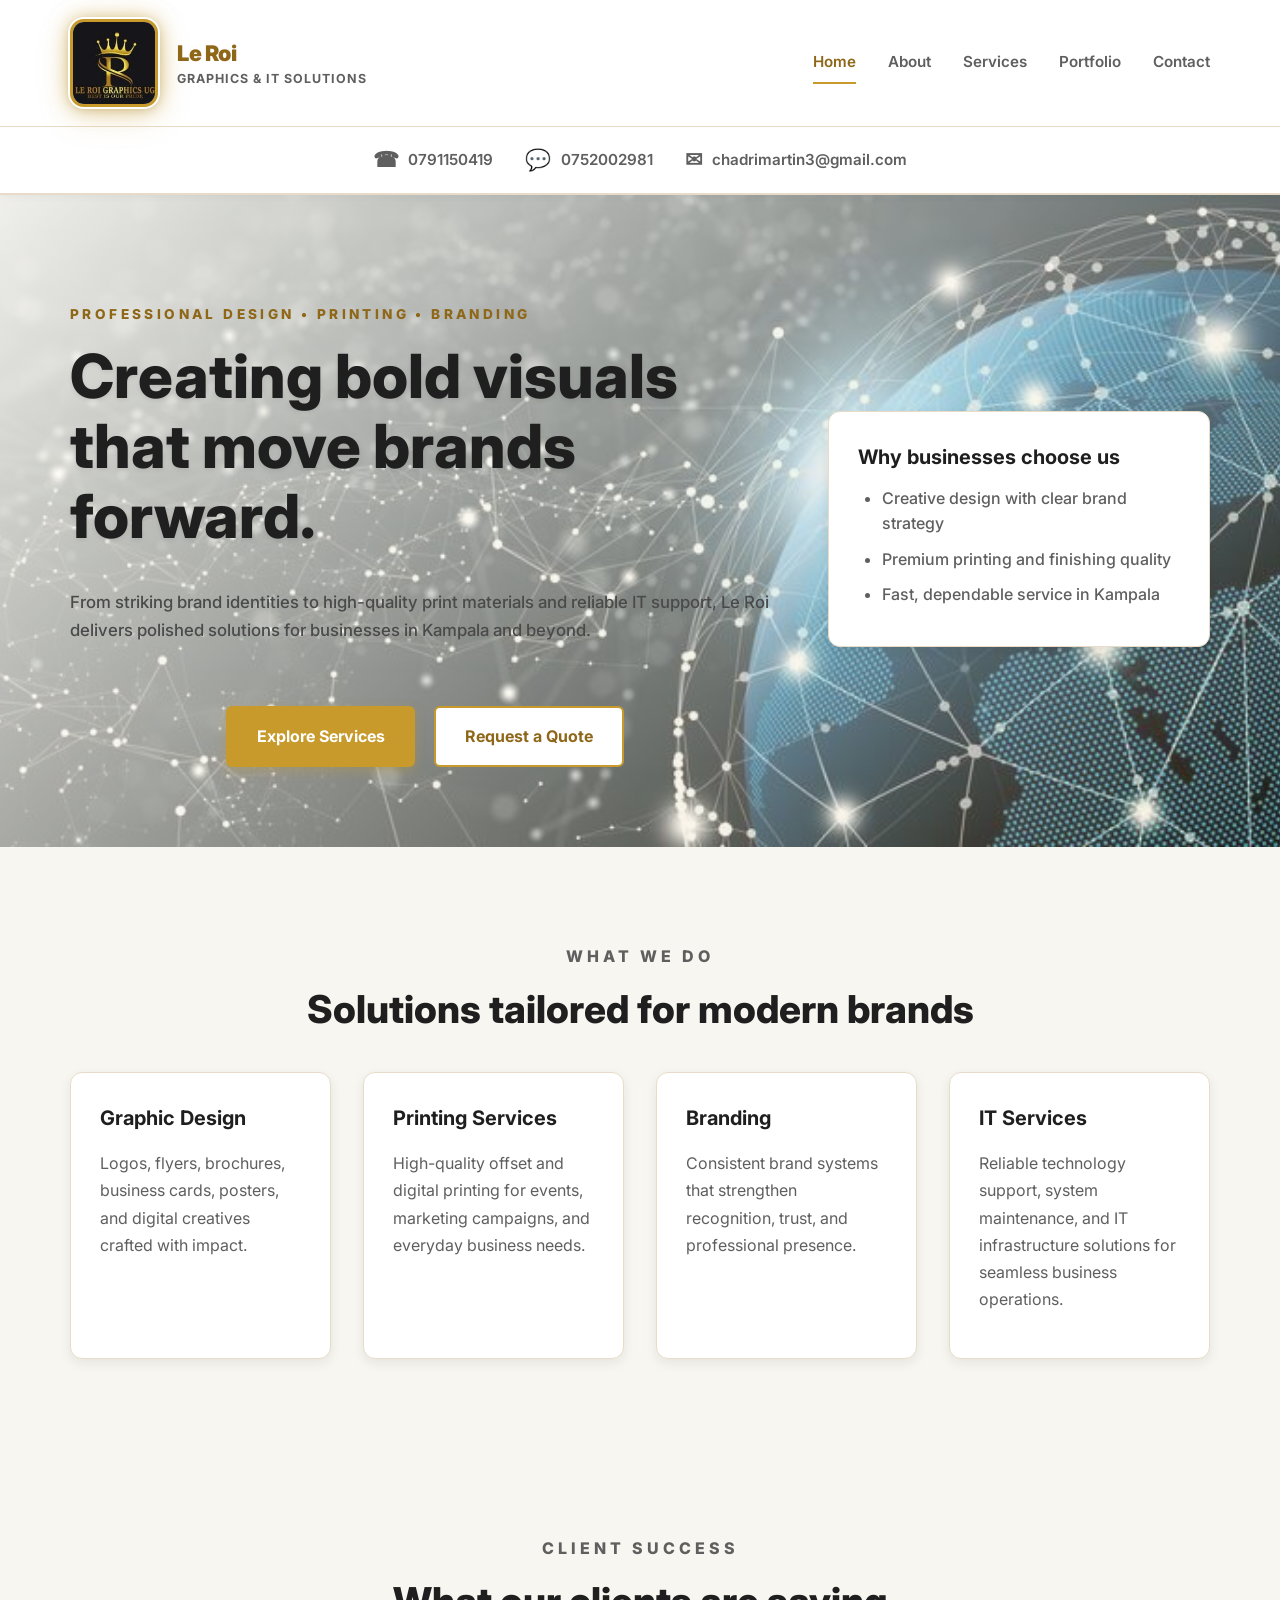
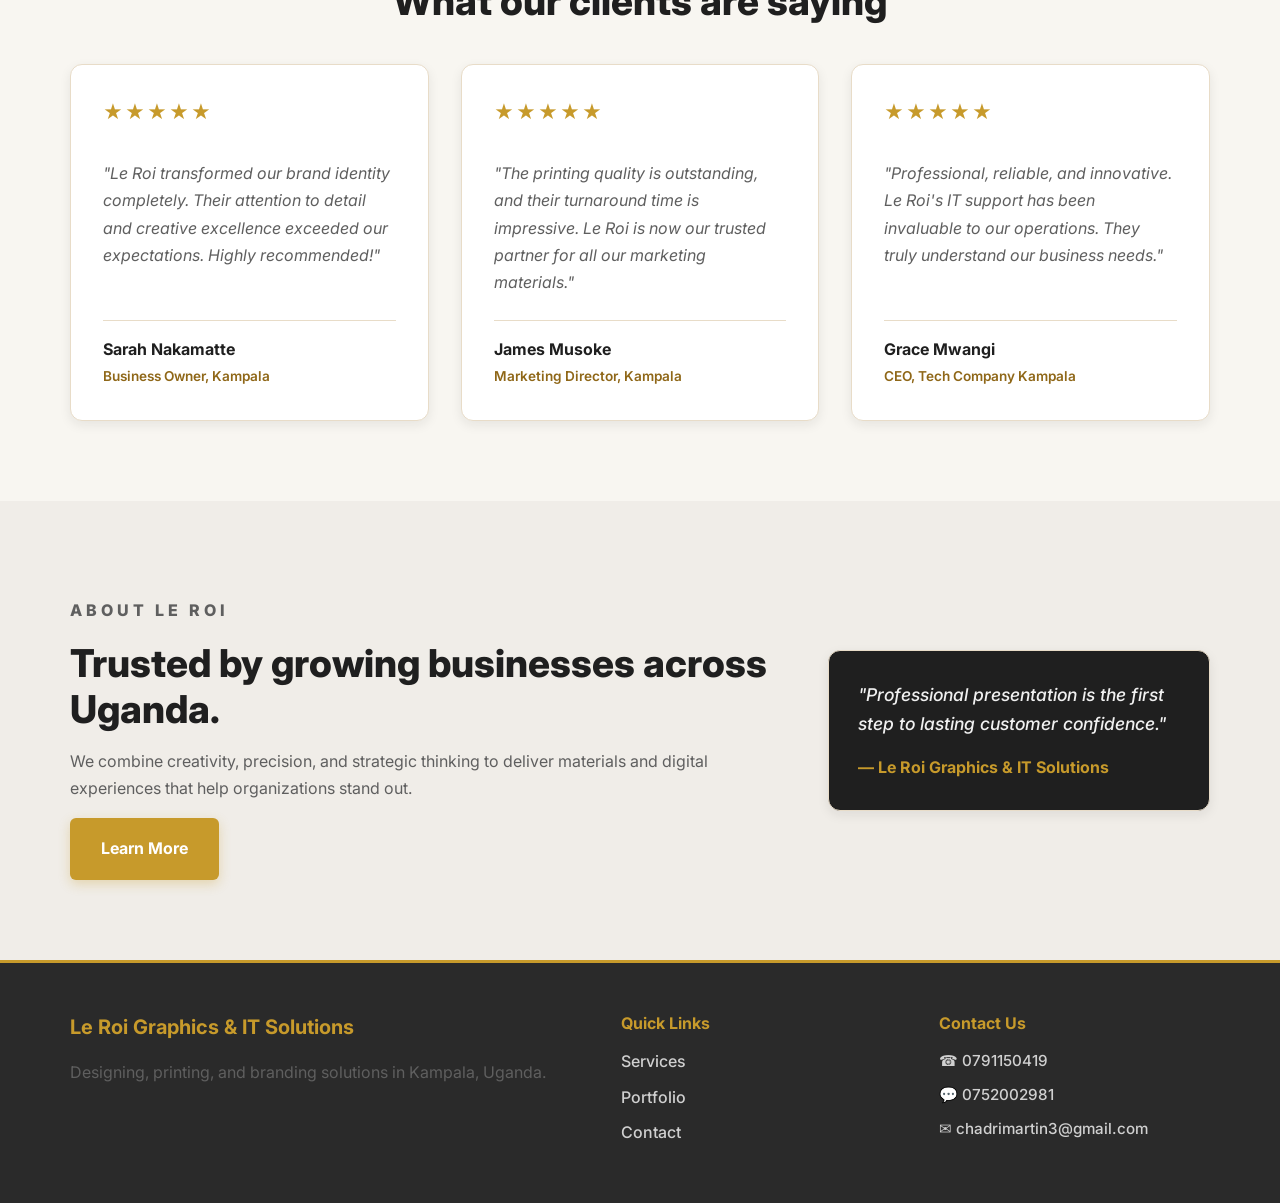
==== index.html @ 109f8af4 "Add files via upload" ====
<!DOCTYPE html>
<html lang="en">
  <head>
    <meta charset="UTF-8" />
    <meta name="viewport" content="width=device-width, initial-scale=1.0" />
    <title>Le Roi Graphics & IT Solutions</title>
    <meta
      name="description"
      content="Le Roi Graphics & IT Solutions delivers professional design, printing, branding, and IT support services from Kampala, Uganda."
    />
    <link rel="preconnect" href="https://fonts.googleapis.com" />
    <link rel="preconnect" href="https://fonts.gstatic.com" crossorigin />
    <link
      href="https://fonts.googleapis.com/css2?family=Inter:wght@400;500;600;700;800&display=swap"
      rel="stylesheet"
    />
    <link rel="stylesheet" href="styles.css" />
  </head>
  <body>
    <header class="site-header">
      <div class="container nav-bar">
        <a class="brand" href="index.html">
          <img src="fgtg.jpg" alt="Le Roi Graphics & IT Solutions logo" />
          <span>
            <strong>Le Roi</strong>
            <small>Graphics & IT Solutions</small>
          </span>
        </a>
        <button class="hamburger" id="hamburger" aria-label="Toggle menu">
          <span></span>
          <span></span>
          <span></span>
        </button>
        <nav class="main-nav" id="mainNav">
          <a href="index.html" class="active">Home</a>
          <a href="about.html">About</a>
          <a href="services.html">Services</a>
          <a href="portfolio.html">Portfolio</a>
          <a href="contact.html">Contact</a>
        </nav>
      </div>
      <div class="contact-bar">
        <a href="tel:0791150419" class="contact-item" title="Call us">
          <span class="contact-icon">☎</span>
          <span class="contact-text">0791150419</span>
        </a>
        <a href="https://wa.me/256752002981" class="contact-item" title="WhatsApp us" target="_blank">
          <span class="contact-icon">💬</span>
          <span class="contact-text">0752002981</span>
        </a>
        <a href="mailto:chadrimartin3@gmail.com" class="contact-item" title="Email us">
          <span class="contact-icon">✉</span>
          <span class="contact-text">chadrimartin3@gmail.com</span>
        </a>
      </div>
    </header>
    <script>
      const hamburger = document.getElementById('hamburger');
      const mainNav = document.getElementById('mainNav');
      hamburger.addEventListener('click', () => {
        mainNav.classList.toggle('active');
        hamburger.classList.toggle('active');
      });
      document.querySelectorAll('.main-nav a').forEach(link => {
        link.addEventListener('click', () => {
          mainNav.classList.remove('active');
          hamburger.classList.remove('active');
        });
      });
    </script>

    <main>
      <section class="hero">
        <div class="hero-background">
          <img src="illustration-of-world-and-network-photo.jpg" alt="Global network technology background" />
          <div class="hero-overlay"></div>
        </div>
        <div class="container hero-grid">
          <div class="hero-content">
            <p class="eyebrow">Professional Design • Printing • Branding</p>
            <h1>Creating bold visuals that move brands forward.</h1>
            <p class="hero-copy">
              From striking brand identities to high-quality print materials and reliable IT support,
              Le Roi delivers polished solutions for businesses in Kampala and beyond.
            </p>
            <div class="hero-actions">
              <a class="btn btn-primary" href="services.html">Explore Services</a>
              <a class="btn btn-secondary" href="contact.html">Request a Quote</a>
            </div>
          </div>
          <div class="hero-card">
            <h3>Why businesses choose us</h3>
            <ul>
              <li>Creative design with clear brand strategy</li>
              <li>Premium printing and finishing quality</li>
              <li>Fast, dependable service in Kampala</li>
            </ul>
          </div>
        </div>
      </section>

      <section class="section">
        <div class="container">
          <div class="section-heading">
            <p class="eyebrow">What we do</p>
            <h2>Solutions tailored for modern brands</h2>
          </div>
          <div class="card-grid">
            <article class="card">
              <h3>Graphic Design</h3>
              <p>Logos, flyers, brochures, business cards, posters, and digital creatives crafted with impact.</p>
            </article>
            <article class="card">
              <h3>Printing Services</h3>
              <p>High-quality offset and digital printing for events, marketing campaigns, and everyday business needs.</p>
            </article>
            <article class="card">
              <h3>Branding</h3>
              <p>Consistent brand systems that strengthen recognition, trust, and professional presence.</p>
            </article>
            <article class="card">
              <h3>IT Services</h3>
              <p>Reliable technology support, system maintenance, and IT infrastructure solutions for seamless business operations.</p>
            </article>
          </div>
        </div>
      </section>

      <section class="section">
        <div class="container">
          <div class="section-heading">
            <p class="eyebrow">Client Success</p>
            <h2>What our clients are saying</h2>
          </div>
          <div class="testimonials-grid">
            <article class="testimonial-card">
              <div class="testimonial-stars">★★★★★</div>
              <p class="testimonial-text">"Le Roi transformed our brand identity completely. Their attention to detail and creative excellence exceeded our expectations. Highly recommended!"</p>
              <div class="testimonial-author">
                <strong>Sarah Nakamatte</strong>
                <span>Business Owner, Kampala</span>
              </div>
            </article>
            <article class="testimonial-card">
              <div class="testimonial-stars">★★★★★</div>
              <p class="testimonial-text">"The printing quality is outstanding, and their turnaround time is impressive. Le Roi is now our trusted partner for all our marketing materials."</p>
              <div class="testimonial-author">
                <strong>James Musoke</strong>
                <span>Marketing Director, Kampala</span>
              </div>
            </article>
            <article class="testimonial-card">
              <div class="testimonial-stars">★★★★★</div>
              <p class="testimonial-text">"Professional, reliable, and innovative. Le Roi's IT support has been invaluable to our operations. They truly understand our business needs."</p>
              <div class="testimonial-author">
                <strong>Grace Mwangi</strong>
                <span>CEO, Tech Company Kampala</span>
              </div>
            </article>
          </div>
        </div>
      </section>

      <section class="section section-alt">
        <div class="container split-section">
          <div>
            <p class="eyebrow">About Le Roi</p>
            <h2>Trusted by growing businesses across Uganda.</h2>
            <p>
              We combine creativity, precision, and strategic thinking to deliver materials and digital experiences that help organizations stand out.
            </p>
            <a class="btn btn-primary" href="about.html">Learn More</a>
          </div>
          <div class="quote-box">
            <p>"Professional presentation is the first step to lasting customer confidence."</p>
            <span>— Le Roi Graphics & IT Solutions</span>
          </div>
        </div>
      </section>
    </main>

    <footer class="site-footer">
      <div class="container footer-grid">
        <div>
          <h3>Le Roi Graphics & IT Solutions</h3>
          <p>Designing, printing, and branding solutions in Kampala, Uganda.</p>
        </div>
        <div>
          <h4>Quick Links</h4>
          <a href="services.html">Services</a>
          <a href="portfolio.html">Portfolio</a>
          <a href="contact.html">Contact</a>
        </div>
        <div>
          <h4>Contact Us</h4>
          <a href="tel:0791150419" class="footer-contact">☎ 0791150419</a>
          <a href="https://wa.me/256752002981" class="footer-contact" target="_blank">💬 0752002981</a>
          <a href="mailto:chadrimartin3@gmail.com" class="footer-contact">✉ chadrimartin3@gmail.com</a>
        </div>
      </div>
    </footer>
  </body>
</html>
---- styles.css ----
:root {
  --gold: #c79a2b;
  --gold-dark: #8f6718;
  --ink: #1f1f1f;
  --muted: #5f5f5f;
  --bg: #f8f6f1;
  --surface: #ffffff;
  --border: #e8dcc8;
  --light-gray: #f0ede8;
}

* {
  box-sizing: border-box;
}

html {
  scroll-behavior: smooth;
}

body {
  margin: 0;
  font-family: 'Segoe UI', 'Inter', -apple-system, BlinkMacSystemFont, sans-serif;
  color: var(--ink);
  background: var(--bg);
  line-height: 1.6;
}

a {
  color: inherit;
  text-decoration: none;
  transition: color 0.3s ease;
}

img {
  max-width: 100%;
  display: block;
}

.container {
  width: min(1140px, calc(100% - 2.5rem));
  margin: 0 auto;
}

/* Header & Navigation */
.site-header {
  background: var(--surface);
  border-bottom: 2px solid var(--border);
  position: sticky;
  top: 0;
  z-index: 100;
  box-shadow: 0 2px 8px rgba(0, 0, 0, 0.04);
}

.nav-bar {
  display: flex;
  justify-content: space-between;
  align-items: center;
  padding: 1.2rem 0;
}

.brand {
  display: flex;
  align-items: center;
  gap: 1.2rem;
  font-weight: 800;
  font-size: 1.1rem;
}

.brand img {
  width: 88px;
  height: 88px;
  border-radius: 14px;
  object-fit: cover;
  border: 3px solid var(--gold);
  flex-shrink: 0;
  box-shadow: 0 0 0 2px var(--surface), 0 0 20px rgba(199, 154, 43, 0.6), 0 8px 32px rgba(199, 154, 43, 0.25), 0 2px 8px rgba(0, 0, 0, 0.15);
  transition: transform 0.3s ease, box-shadow 0.3s ease;
}

.brand img:hover {
  transform: translateY(-3px);
  box-shadow: 0 0 0 2px var(--surface), 0 0 28px rgba(199, 154, 43, 0.8), 0 12px 40px rgba(199, 154, 43, 0.35), 0 4px 12px rgba(0, 0, 0, 0.2);
}

.brand span {
  display: flex;
  flex-direction: column;
  line-height: 1.3;
}

.brand strong {
  color: var(--gold-dark);
  font-size: 1.35rem;
  font-weight: 900;
  letter-spacing: -0.5px;
}

.brand small {
  color: var(--muted);
  font-size: 0.78rem;
  font-weight: 700;
  letter-spacing: 1px;
  text-transform: uppercase;
  margin-top: 0.2rem;
}

/* Hamburger Menu */
.hamburger {
  display: none;
  background: none;
  border: none;
  cursor: pointer;
  flex-direction: column;
  gap: 6px;
  padding: 0.5rem;
}

.hamburger span {
  width: 26px;
  height: 3px;
  background: var(--ink);
  border-radius: 2px;
  transition: all 0.3s ease;
}

.hamburger.active span:nth-child(1) {
  transform: rotate(45deg) translate(10px, 10px);
}

.hamburger.active span:nth-child(2) {
  opacity: 0;
}

.hamburger.active span:nth-child(3) {
  transform: rotate(-45deg) translate(7px, -7px);
}

.main-nav {
  display: flex;
  gap: 2rem;
  align-items: center;
  flex-wrap: nowrap;
}

.main-nav a {
  color: var(--muted);
  font-weight: 600;
  font-size: 0.95rem;
  position: relative;
  padding: 0.5rem 0;
  border-bottom: 2px solid transparent;
  transition: all 0.3s ease;
}

.main-nav a:hover,
.main-nav a.active {
  color: var(--gold-dark);
  border-bottom-color: var(--gold);
}

/* Hero Section */
.hero {
  position: relative;
  padding: 6rem 0 5rem;
  overflow: hidden;
  min-height: 600px;
  display: flex;
  align-items: center;
}

.hero-background {
  position: absolute;
  top: 0;
  left: 0;
  width: 100%;
  height: 100%;
  z-index: 0;
}

.hero-background img {
  width: 100%;
  height: 100%;
  object-fit: cover;
}

.hero-overlay {
  position: absolute;
  top: 0;
  left: 0;
  width: 100%;
  height: 100%;
  background: linear-gradient(135deg, rgba(255, 253, 247, 0.94) 0%, rgba(199, 154, 43, 0.12) 100%);
}

.hero-grid {
  display: grid;
  grid-template-columns: 1.3fr 0.7fr;
  gap: 3rem;
  align-items: center;
  position: relative;
  z-index: 1;
}

.hero-content {
  display: flex;
  flex-direction: column;
}

.eyebrow {
  text-transform: uppercase;
  letter-spacing: 0.25em;
  color: var(--gold-dark);
  font-weight: 800;
  font-size: 0.85rem;
  margin-bottom: 1rem;
}

h1 {
  font-size: clamp(2.2rem, 5vw, 3.8rem);
  margin: 0 0 1.2rem;
  font-weight: 800;
  line-height: 1.15;
  color: var(--ink);
  text-shadow: 0 2px 4px rgba(0, 0, 0, 0.08);
}

h2 {
  font-size: clamp(1.7rem, 3vw, 2.4rem);
  margin: 0 0 1rem;
  font-weight: 800;
  line-height: 1.2;
  color: var(--ink);
}

h3 {
  font-size: 1.25rem;
  font-weight: 700;
  margin: 0 0 0.5rem;
  color: var(--ink);
}

h4 {
  font-size: 1rem;
  font-weight: 700;
  margin: 0 0 0.5rem;
}

.hero-copy,
.section p,
.page-hero p,
.card p,
.quote-box p,
.site-footer p {
  color: var(--muted);
  font-size: 1rem;
  line-height: 1.7;
}

.hero-copy {
  font-size: 1.05rem;
  margin-bottom: 1.8rem;
  color: #4a4a4a;
  font-weight: 500;
}

.hero-actions {
  display: flex;
  gap: 1.2rem;
  flex-wrap: wrap;
  margin-top: 2rem;
  justify-content: center;
}

.btn {
  display: inline-block;
  padding: 1rem 1.8rem;
  border-radius: 6px;
  font-weight: 700;
  font-size: 1rem;
  transition: all 0.3s ease;
  border: 2px solid transparent;
  cursor: pointer;
}

.btn-primary {
  background: var(--gold);
  color: white;
  box-shadow: 0 4px 12px rgba(199, 154, 43, 0.3);
}

.btn-primary:hover {
  background: var(--gold-dark);
  transform: translateY(-2px);
  box-shadow: 0 6px 16px rgba(199, 154, 43, 0.4);
}

.btn-secondary {
  border: 2px solid var(--gold);
  color: var(--gold-dark);
  background: white;
}

.btn-secondary:hover {
  background: var(--light-gray);
  transform: translateY(-2px);
}

.hero-card,
.card,
.quote-box,
.contact-form {
  background: var(--surface);
  border: 1px solid var(--border);
  border-radius: 12px;
  padding: 1.8rem;
  box-shadow: 0 4px 12px rgba(31, 31, 31, 0.08);
  transition: all 0.3s ease;
}

.hero-card:hover,
.card:hover {
  box-shadow: 0 8px 20px rgba(31, 31, 31, 0.12);
  transform: translateY(-4px);
  border-color: var(--gold);
}

.hero-card ul,
.feature-list {
  padding-left: 1.5rem;
  margin: 0.8rem 0 0;
}

.hero-card li,
.feature-list li {
  margin-bottom: 0.6rem;
  color: var(--muted);
  font-weight: 500;
}


/* Sections */
.section {
  padding: 5rem 0;
}

.section-alt {
  background: var(--light-gray);
}

.section-heading {
  margin-bottom: 2.5rem;
  text-align: center;
}

.card-grid {
  display: grid;
  grid-template-columns: repeat(4, minmax(0, 1fr));
  gap: 2rem;
}

/* Contact Bar */
.contact-bar {
  display: flex;
  gap: 2rem;
  justify-content: center;
  padding: 1rem 0;
  border-top: 1px solid var(--border);
  flex-wrap: wrap;
}

.contact-item {
  display: flex;
  align-items: center;
  gap: 0.6rem;
  font-weight: 600;
  font-size: 0.95rem;
  color: var(--muted);
  transition: all 0.3s ease;
}

.contact-item:hover {
  color: var(--gold-dark);
}

.contact-icon {
  font-size: 1.3rem;
  display: inline-flex;
  align-items: center;
  justify-content: center;
}

.contact-text {
  display: inline;
}

/* Testimonials Section */
.testimonials-grid {
  display: grid;
  grid-template-columns: repeat(3, 1fr);
  gap: 2rem;
}

.testimonial-card {
  background: var(--surface);
  border: 1px solid var(--border);
  border-radius: 12px;
  padding: 2rem;
  box-shadow: 0 4px 12px rgba(31, 31, 31, 0.08);
  transition: all 0.3s ease;
  display: flex;
  flex-direction: column;
}

.testimonial-card:hover {
  box-shadow: 0 8px 20px rgba(31, 31, 31, 0.12);
  transform: translateY(-4px);
  border-color: var(--gold);
}

.testimonial-stars {
  color: var(--gold);
  font-size: 1.2rem;
  margin-bottom: 1rem;
  letter-spacing: 2px;
}

.testimonial-text {
  color: var(--muted);
  font-size: 0.95rem;
  line-height: 1.7;
  margin-bottom: 1.5rem;
  flex-grow: 1;
  font-style: italic;
}

.testimonial-author {
  display: flex;
  flex-direction: column;
  gap: 0.2rem;
  border-top: 1px solid var(--border);
  padding-top: 1rem;
}

.testimonial-author strong {
  color: var(--ink);
  font-weight: 700;
}

.testimonial-author span {
  color: var(--gold-dark);
  font-size: 0.85rem;
  font-weight: 600;
}

.split-section,
.contact-grid,
.two-column {
  display: grid;
  grid-template-columns: 1.3fr 0.7fr;
  gap: 3rem;
  align-items: center;
}

.page-hero {
  padding: 5rem 0 3rem;
  background: linear-gradient(135deg, #fffdf7 0%, #fff4cf 100%);
  border-bottom: 2px solid var(--border);
}

.quote-box {
  background: var(--ink);
  color: white;
}

.quote-box p {
  font-size: 1.1rem;
  font-style: italic;
  font-weight: 500;
  margin: 0 0 1rem;
  color: #f0f0f0;
}

.quote-box span {
  color: var(--gold);
  font-weight: 700;
  font-style: normal;
}

/* Footer */
.site-footer {
  background: #2a2a2a;
  color: white;
  padding: 3rem 0 1.5rem;
  border-top: 3px solid var(--gold);
}

.footer-grid {
  display: grid;
  grid-template-columns: 1.3fr 0.7fr 0.7fr;
  gap: 3rem;
  margin-bottom: 1.5rem;
}

.site-footer h3,
.site-footer h4 {
  color: var(--gold);
  margin-bottom: 0.8rem;
}

.site-footer a {
  display: block;
  color: #d0d0d0;
  margin-bottom: 0.6rem;
  font-weight: 500;
  transition: color 0.3s ease;
}

.site-footer a:hover {
  color: var(--gold);
}

.footer-contact {
  display: flex !important;
  align-items: center;
  gap: 0.6rem;
  font-size: 0.95rem;
}

/* Contact Page Styling */
.contact-info-item {
  margin-bottom: 1.2rem;
  padding-bottom: 1.2rem;
  border-bottom: 1px solid var(--border);
}

.contact-info-item:last-child {
  border-bottom: none;
  margin-bottom: 0;
  padding-bottom: 0;
}

.contact-info-item strong {
  display: block;
  color: var(--gold-dark);
  margin-bottom: 0.5rem;
  font-weight: 700;
}

.contact-link {
  color: var(--gold-dark);
  font-weight: 600;
  display: inline-flex;
  align-items: center;
  gap: 0.6rem;
  transition: all 0.3s ease;
}

.contact-link:hover {
  color: var(--gold);
}

.contact-info-card {
  display: flex;
  flex-direction: column;
}

/* Forms */
input,
textarea {
  width: 100%;
  margin-top: 0.5rem;
  padding: 0.9rem 1rem;
  border-radius: 6px;
  border: 1px solid var(--border);
  font-family: inherit;
  font-size: 1rem;
  transition: all 0.3s ease;
}

input:focus,
textarea:focus {
  outline: none;
  border-color: var(--gold);
  box-shadow: 0 0 0 3px rgba(199, 154, 43, 0.1);
}

.contact-form label {
  display: block;
  margin-bottom: 1rem;
  font-weight: 600;
  color: var(--ink);
}


/* Responsive Design */
@media (max-width: 900px) {
  .hero-grid,
  .split-section,
  .contact-grid,
  .two-column,
  .footer-grid {
    grid-template-columns: 1fr;
    gap: 2rem;
  }

  .card-grid {
    grid-template-columns: repeat(2, minmax(0, 1fr));
  }

  .testimonials-grid {
    grid-template-columns: repeat(2, 1fr);
  }

  .hamburger {
    display: flex;
  }

  .main-nav {
    position: absolute;
    top: 100%;
    left: 0;
    right: 0;
    flex-direction: column;
    background: var(--surface);
    border-bottom: 2px solid var(--border);
    gap: 0;
    max-height: 0;
    overflow: hidden;
    transition: max-height 0.3s ease;
  }

  .main-nav.active {
    max-height: 500px;
  }

  .main-nav a {
    display: block;
    padding: 1rem 1.5rem;
    border-bottom: 1px solid var(--border);
    border-bottom-color: transparent;
  }

  .main-nav a.active {
    background: var(--light-gray);
    border-left: 4px solid var(--gold);
  }
}

@media (max-width: 700px) {
  .container {
    width: min(100%, calc(100% - 1.5rem));
  }

  .nav-bar {
    padding: 1rem 0;
  }

  .brand {
    gap: 0.9rem;
  }

  .brand img {
    width: 60px;
    height: 60px;
    border-radius: 10px;
  }

  .brand strong {
    font-size: 1.1rem;
  }

  .brand small {
    font-size: 0.68rem;
  }

  .hero {
    padding: 4rem 0 3rem;
    min-height: auto;
  }

  h1 {
    font-size: 1.8rem;
  }

  h2 {
    font-size: 1.4rem;
  }

  .card-grid {
    grid-template-columns: 1fr;
  }

  .testimonials-grid {
    grid-template-columns: 1fr;
  }

  .hero-actions {
    gap: 0.8rem;
  }

  .btn {
    padding: 0.85rem 1.4rem;
    font-size: 0.95rem;
  }

  .section {
    padding: 3rem 0;
  }

  .hero-card,
  .card,
  .quote-box,
  .contact-form {
    padding: 1.4rem;
  }

  .site-footer {
    padding: 2rem 0 1rem;
  }

  .footer-grid {
    gap: 1.5rem;
  }
}

@media (max-width: 480px) {
  .brand {
    flex: 1;
  }

  .brand span {
    font-size: 0.9rem;
  }

  h1 {
    font-size: 1.5rem;
  }

  h2 {
    font-size: 1.2rem;
  }

  .eyebrow {
    font-size: 0.75rem;
  }

  .hero-copy {
    font-size: 0.95rem;
  }

  .hero-actions {
    flex-direction: column;
  }

  .btn {
    width: 100%;
    text-align: center;
  }

  .main-nav a {
    padding: 0.8rem 1rem;
  }

  .contact-bar {
    flex-direction: column;
    gap: 0.8rem;
    padding: 1rem;
  }

  .contact-item {
    font-size: 0.85rem;
  }

  .contact-text {
    display: none;
  }

  .testimonials-grid {
    grid-template-columns: 1fr;
  }
}
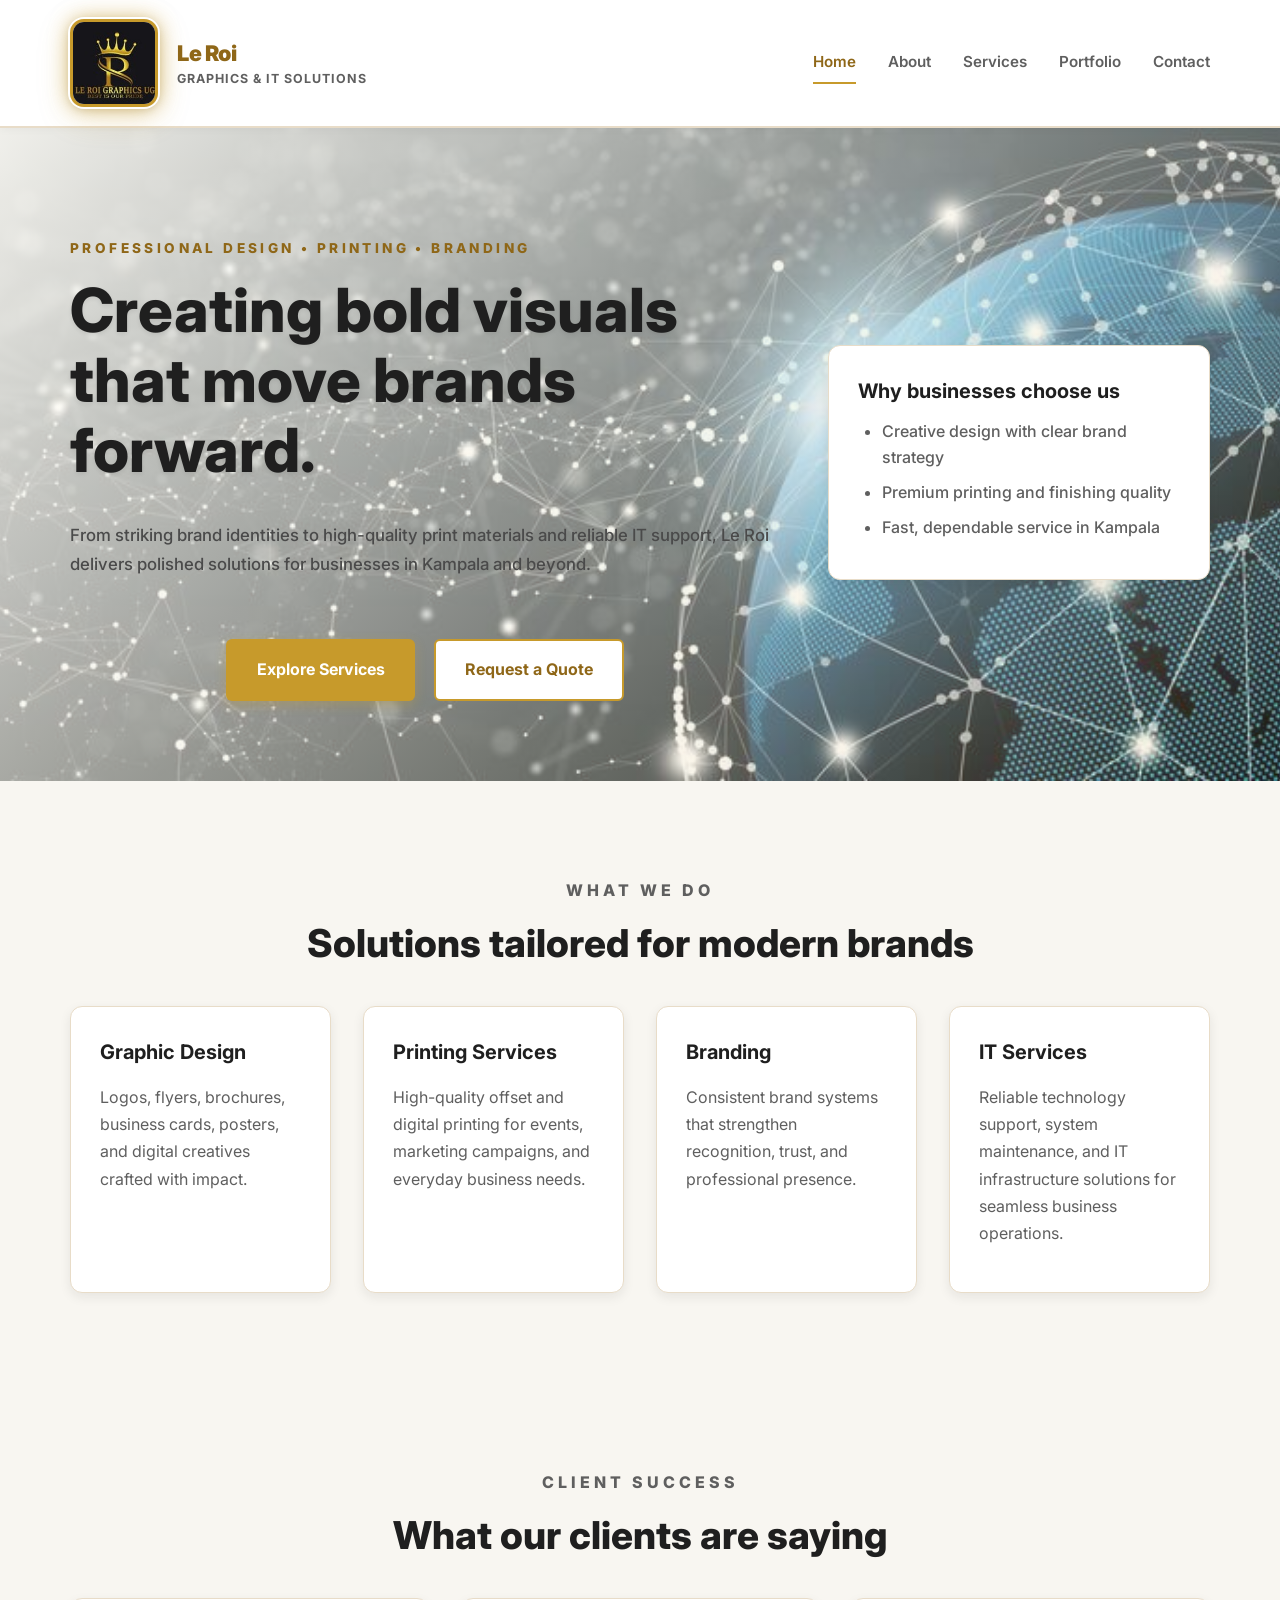
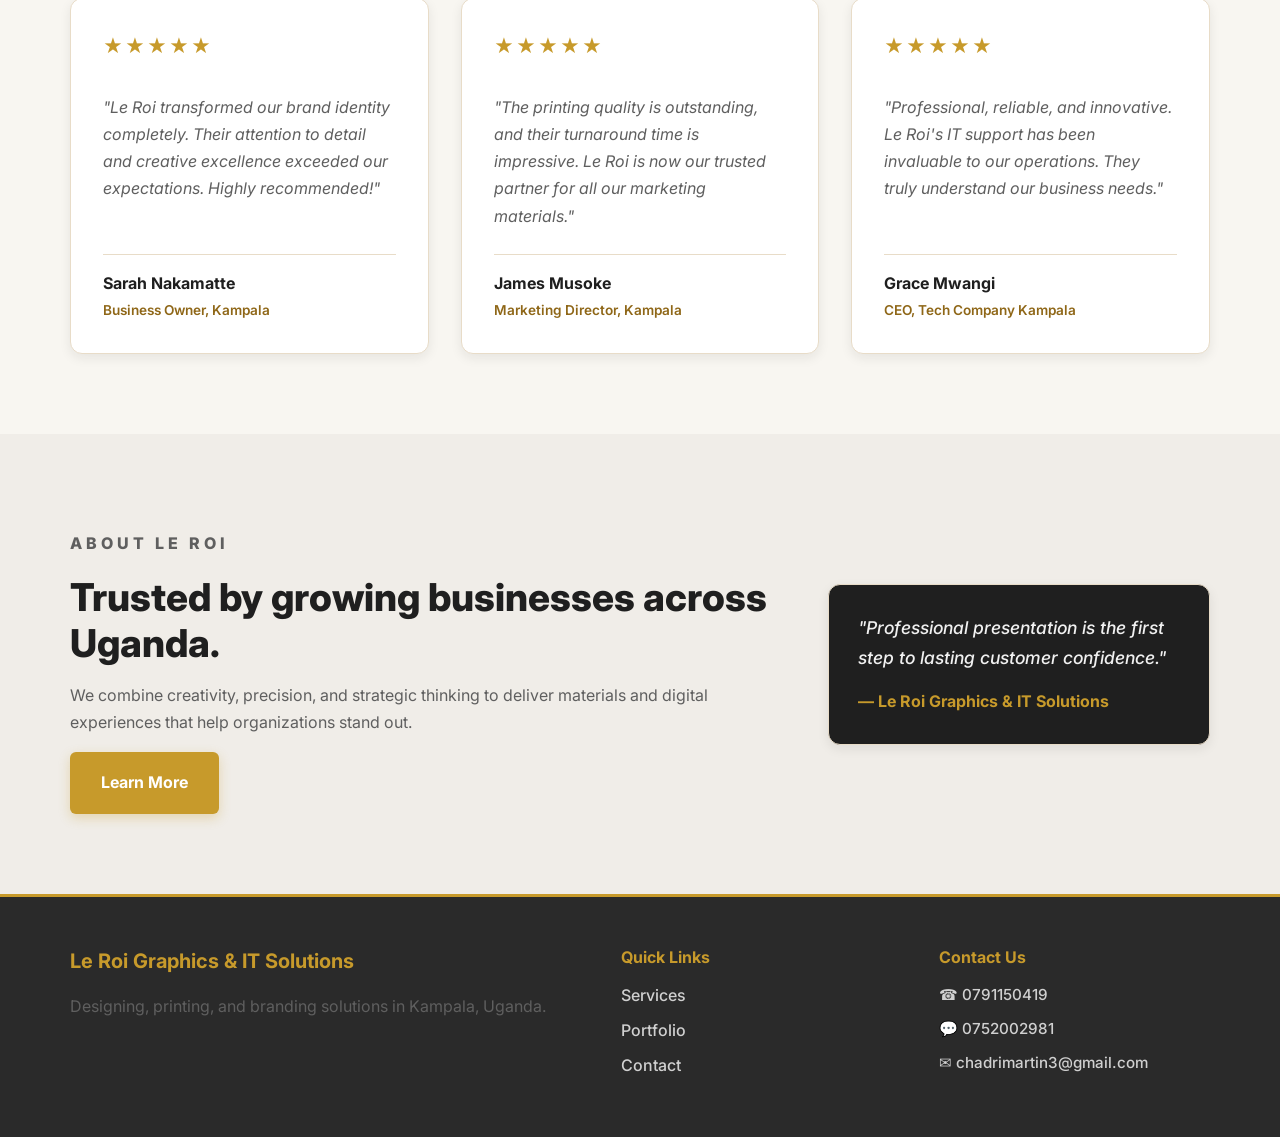
==== commit f84c05c3: "Refactor index.html structure and content" ====
--- a/index.html
+++ b/index.html
@@ -39,21 +39,7 @@
           <a href="contact.html">Contact</a>
         </nav>
       </div>
-      <div class="contact-bar">
-        <a href="tel:0791150419" class="contact-item" title="Call us">
-          <span class="contact-icon">☎</span>
-          <span class="contact-text">0791150419</span>
-        </a>
-        <a href="https://wa.me/256752002981" class="contact-item" title="WhatsApp us" target="_blank">
-          <span class="contact-icon">💬</span>
-          <span class="contact-text">0752002981</span>
-        </a>
-        <a href="mailto:chadrimartin3@gmail.com" class="contact-item" title="Email us">
-          <span class="contact-icon">✉</span>
-          <span class="contact-text">chadrimartin3@gmail.com</span>
-        </a>
-      </div>
-    </header>
+   </header>
     <script>
       const hamburger = document.getElementById('hamburger');
       const mainNav = document.getElementById('mainNav');
